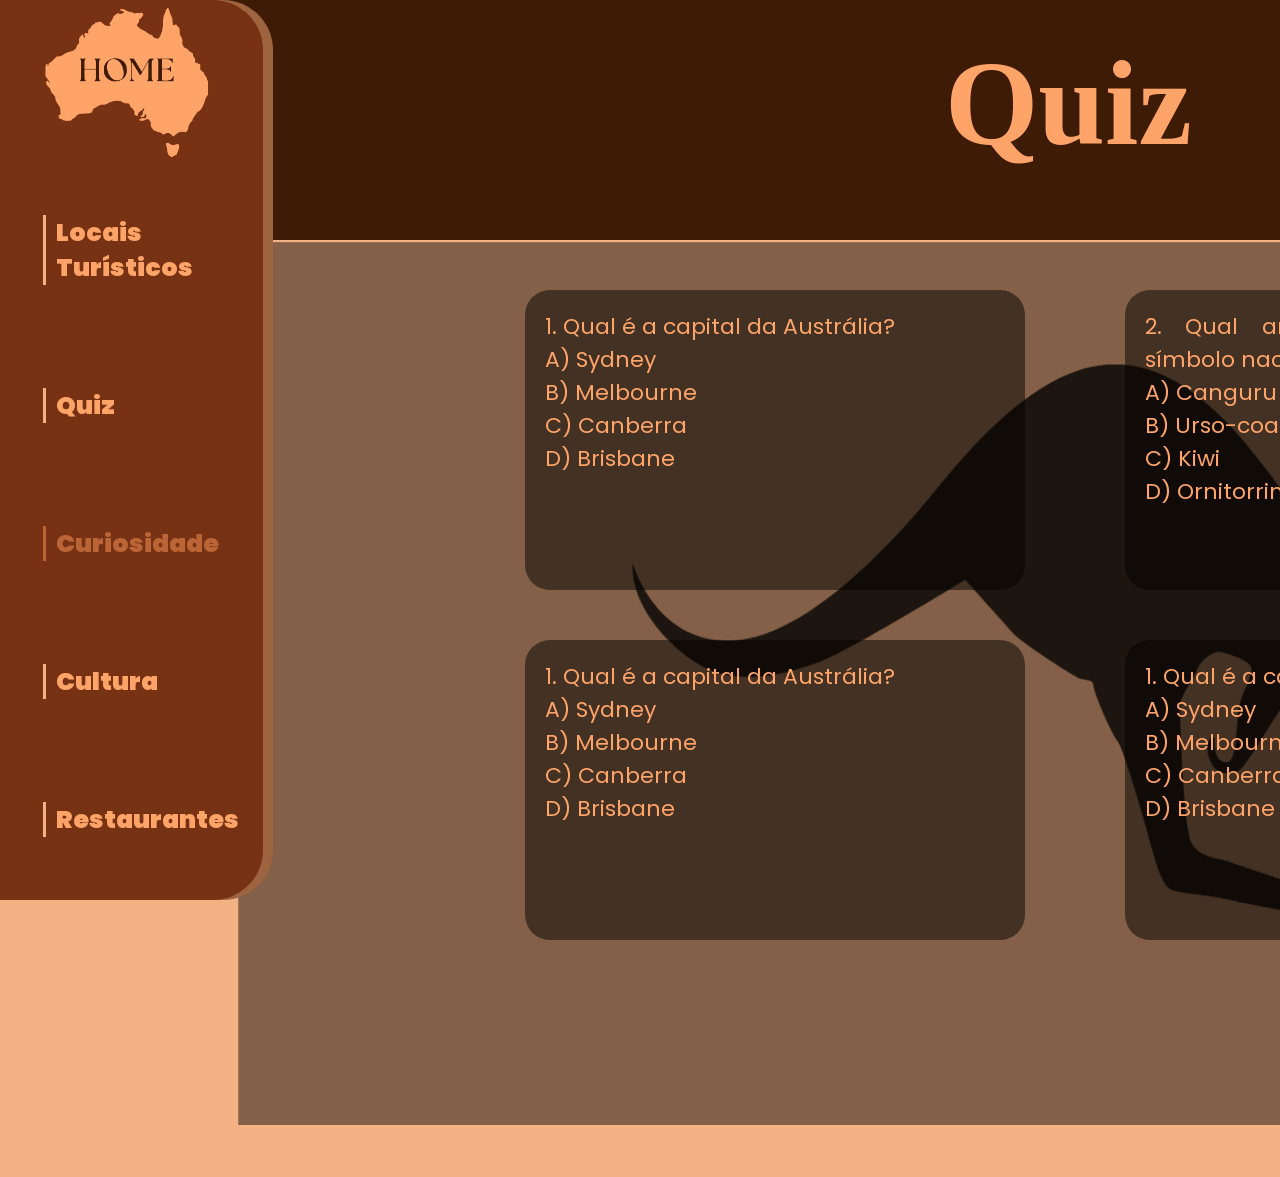
==== curiosidades.html @ a18e6b1d "outro commit" ====
<!DOCTYPE html>
<html lang="pt-br">
<head>
    <meta charset="UTF-8">
    <meta name="viewport" content="width=device-width, initial-scale=1.0">
    <title>locais</title>
    <link rel="stylesheet" href="curiosidades.css">
    <link rel="shortcut icon" href="./Assets/Flag_of_Australia_(converted).svg.png">
    <link rel="preconnect" href="https://fonts.googleapis.com">
    <link rel="preconnect" href="https://fonts.gstatic.com" crossorigin>
    <link href="https://fonts.googleapis.com/css2?family=Lora:ital,wght@0,400..700;1,400..700&family=Open+Sans:ital,wght@0,300..800;1,300..800&family=Outfit:wght@100..900&family=Poppins:ital,wght@0,100;0,200;0,300;0,400;0,500;0,600;0,700;0,800;0,900;1,100;1,200;1,300;1,400;1,500;1,600;1,700;1,800;1,900&family=Roboto:ital,wght@0,100..900;1,100..900&display=swap" rel="stylesheet">
</head>
<body>
    
    <div id="sidebar-maior">
        <div id="sidebar-menor">
            <div id="header-container">
                <header>
                    <nav>
                        
                        <a href="home.html">
                            <img id="logo" src="./Assets/Home.png" alt="Descrição da imagem">
                        </a>

                        <ul>
                            <li>
                                <a id="lo" href="Locais.html">Locais</a><br><a id="ca"href="Locais.html">Turísticos</a>
                            </li>

                            <li>
                                <a id="qu" href="Quiz.html">Quiz</a>
                            </li>

                            <li>
                                <a id="cu" href="Curiosidade.html">Curiosidade</a>
                            </li>

                            <li>
                                <a href="Cultura.html">Cultura</a>
                            </li>

                            <li>
                                <a href="Restaurantes.html">Restaurantes</a>
                            </li>
                        </ul>
                    </nav>
                </header>
            </div>
        </div>
    </div>
    <div id="faixa">
        <h1>Quiz</h1>
    </div>

    <section>
        <img id="background" src="./Assets/background4.png" alt="">
    </section>

    
        
        <div id="fundo2">
            <p>1. Qual é a capital da Austrália?<br>
            A) Sydney<br>
            B) Melbourne<br>
            C) Canberra<br>
            D) Brisbane
            </p>
        
         
            <p>2. Qual animal é considerado um símbolo nacional do país?<br>
 A) Canguru<br>
 B) Urso-coala<br>
 C) Kiwi<br>
 D) Ornitorrinco

</p>            

        </div>
        <div id="fundo3">
        
       
            <p>1. Qual é a capital da Austrália?<br>
 A) Sydney<br>
 B) Melbourne<br>
 C) Canberra<br>
 D) Brisbane
</p>
        
        
            <p>1. Qual é a capital da Austrália?<br>
 A) Sydney<br>
 B) Melbourne<br>
 C) Canberra<br>
 D) Brisbane
</p>
        </div>
    
</body>
</html>
---- curiosidades.css ----
*{
    margin: 0;
    padding: 0;
    box-sizing: border-box;
    scroll-padding-top: 12rem;
    scroll-behavior: smooth;
    font-family: 'Poppins', sans-serif;
}

body{
    height: 100vh;
    overflow: hidden;
    display: flex;
    background-color: #f2b284;
}



#logo{
    width: 273px;
    height: auto;
    position: relative;
    left: -10px;
}


#background{
    width: 1980px;
    height: 1170px;
    z-index: 1;
    position: relative;
    top: -45px;
    
}

ul{
    list-style: none;
    a{
        text-decoration: none;
        font-size: 25px;
        color: #ffa469;
        max-width: 100%;
        font-weight: 900;
        padding-left: 10px;
        border-left: 3px solid #f2b284;
    }
}

#sidebar-menor{
    position: fixed;
    width: 263px;
    height: 100vh;
    background-color: rgb(119, 50, 20);
    z-index: 1;
    border-top-right-radius: 50px;
    border-bottom-right-radius: 50px;

    }

#header-container{
    width: 263px;
    height: 100vh;
    z-index: 2;
    display: flex;
    justify-content: center;
    flex-direction: column;
}

#logo{
    margin-block: 45px;
}

li{
    margin-bottom: 100px;
    position: relative;
    left: 43px;
    
}



#sidebar-maior{
    position: fixed;
    width: 273px;
    height: 100vh;
    background-color: rgb(157, 100, 63);
    z-index: 8;
    border-top-right-radius: 50px;
    border-bottom-right-radius: 50px;
    flex-shrink: 0;
}

#lo{
    position: relative;
    bottom: -3px;
    color: #ffa469;
}

#cu{
    border-left: 3px solid #bb6537;
    color:#bb6537;
}

#faixa{
    width: 100vw;
    height: 240px;
    background-color: #3e1b05;
    position: fixed;
    z-index: 5;
}

h1{
    position: relative;
    top: 35px;
    left: 945px;
    z-index: 10;
    font-size: 120px;
    font-family: "Fjord One", serif;
    color: #ffa469;
}

#fundo2{
    position: relative;
    bottom: 200px;
   color: rgb(0, 0, 0); 
   z-index: 9;
   padding: 40px;
    display: grid;
    grid-template-columns: repeat(2, 1fr);
    gap: 100px;
    
   
}
#fundo3{
    position: relative;
    top: 150px;
    right: 1180px;
   color: rgb(0, 0, 0); 
   z-index: 9;
   padding: 40px;
    display: grid;
    grid-template-columns: repeat(2, 1fr);
    gap: 100px;
    
   
}

p{
    font-size: 22px;
    color: #ffa469;
    z-index: 10;
    position: relative;
    right:1495px;
    top: 450px;
    padding-inline: 20px;
    padding-block: 20px;
    background-color: rgb(5, 2, 0, 0.5);
    border-radius: 25px;
    width: 500px;
    height: 300px;
    text-align:justify;
}

h2{
    position: absolute;
    top: 320px;
    left: 880px;
    padding-inline: 20px;
    padding-block: 20px;
    background-color: rgb(0, 0, 0,0.5);
    border-radius: 50px;
    font-size: 40px;
    font-family: "Fjord One", serif;
    color: #ffa469;
    z-index: 9999; 

}
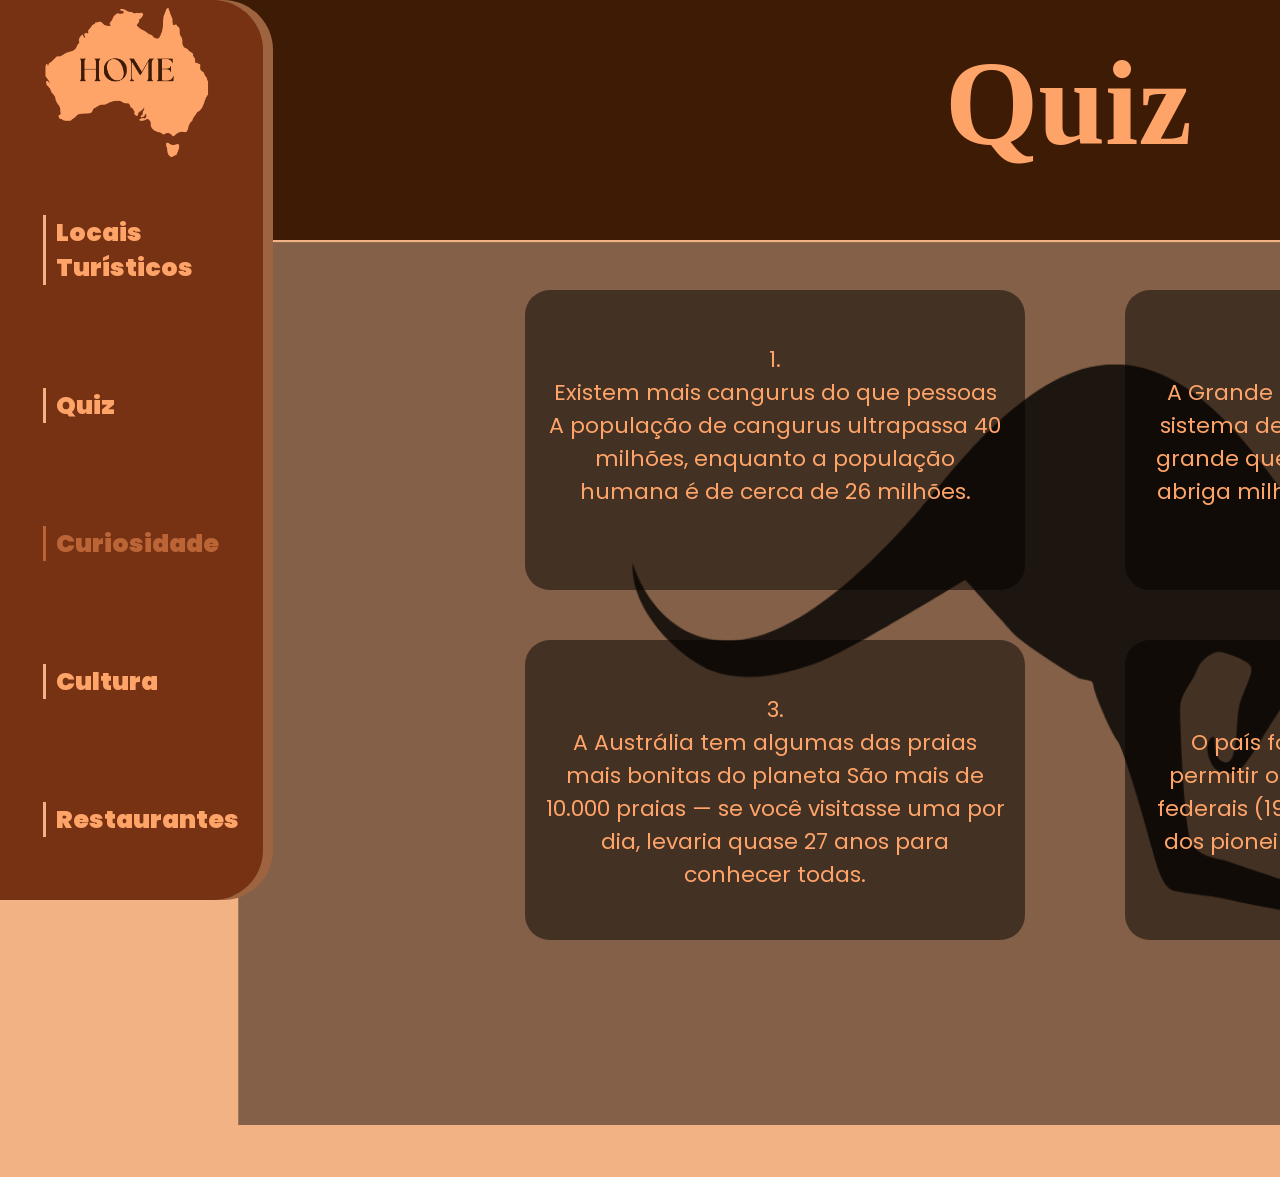
==== commit 55d3d48c: "final das curiosidades" ====
--- a/curiosidades.html
+++ b/curiosidades.html
@@ -59,39 +59,28 @@
     
         
         <div id="fundo2">
-            <p>1. Qual é a capital da Austrália?<br>
-            A) Sydney<br>
-            B) Melbourne<br>
-            C) Canberra<br>
-            D) Brisbane
+            <p><br>1. <br>Existem mais cangurus do que pessoas
+A população de cangurus ultrapassa 40 milhões, enquanto a população humana é de cerca de 26 milhões.
+
             </p>
         
          
-            <p>2. Qual animal é considerado um símbolo nacional do país?<br>
- A) Canguru<br>
- B) Urso-coala<br>
- C) Kiwi<br>
- D) Ornitorrinco
-
+            <p><br>2. <br> A Grande Barreira de Coral é o maior sistema de recifes do mundo
+Ela é tão grande que pode ser vista do espaço e abriga milhares de espécies marinhas.
 </p>            
 
         </div>
         <div id="fundo3">
         
        
-            <p>1. Qual é a capital da Austrália?<br>
- A) Sydney<br>
- B) Melbourne<br>
- C) Canberra<br>
- D) Brisbane
+            <p><br>3.<br> A Austrália tem algumas das praias mais bonitas do planeta
+São mais de 10.000 praias — se você visitasse uma por dia, levaria quase 27 anos para conhecer todas.
 </p>
         
         
-            <p>1. Qual é a capital da Austrália?<br>
- A) Sydney<br>
- B) Melbourne<br>
- C) Canberra<br>
- D) Brisbane
+            <p><br>4. <br>O país foi o primeiro do mundo a permitir o voto feminino em eleições federais (1902)
+Isso fez da Austrália um dos pioneiros na participação política das mulheres.
+
 </p>
         </div>
     
--- a/curiosidades.css
+++ b/curiosidades.css
@@ -158,7 +158,7 @@
     border-radius: 25px;
     width: 500px;
     height: 300px;
-    text-align:justify;
+    text-align:center;
 }
 
 h2{
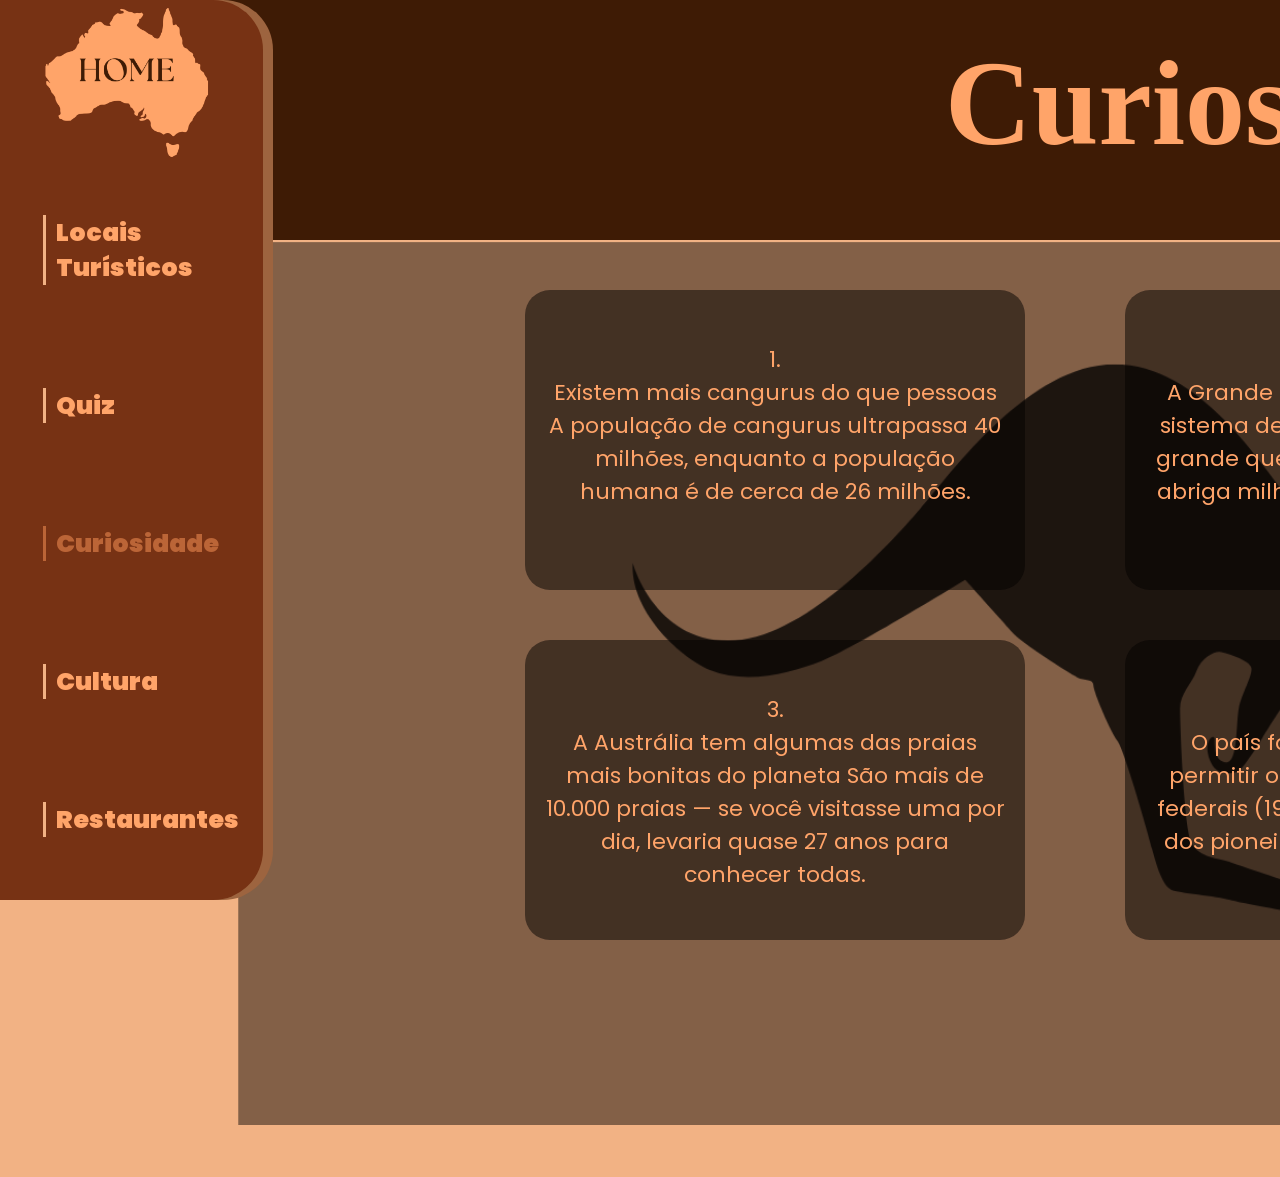
==== commit 491657dc: "commit de correcao" ====
--- a/curiosidades.html
+++ b/curiosidades.html
@@ -49,7 +49,7 @@
         </div>
     </div>
     <div id="faixa">
-        <h1>Quiz</h1>
+        <h1>Curiosidades</h1>
     </div>
 
     <section>
